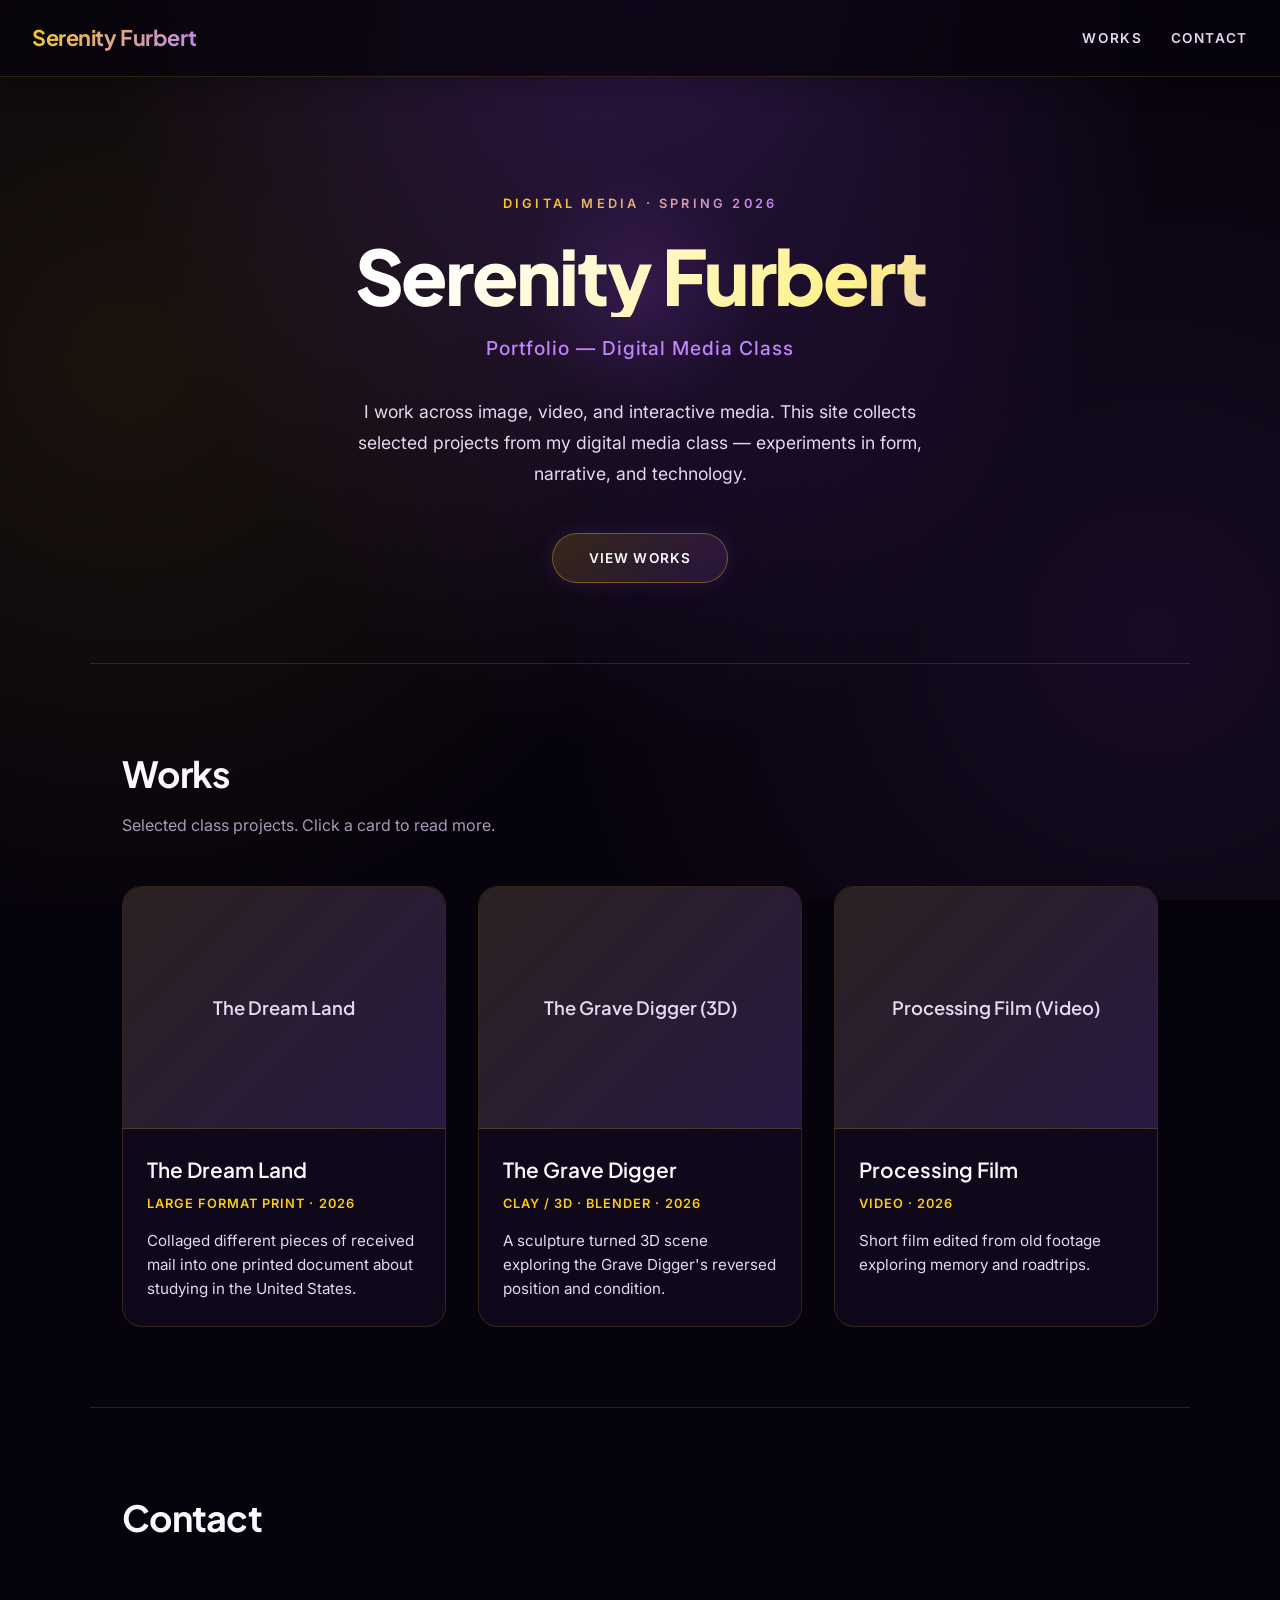
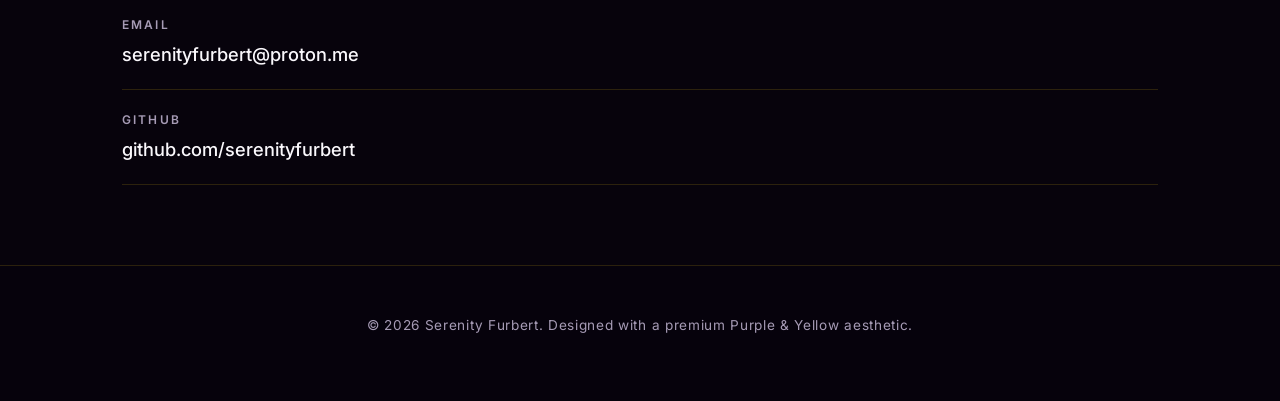
==== single_index.html @ 9a4f5b58 "Create single_index.html" ====
<!DOCTYPE html>
<html lang="en">
<head>
  <meta charset="UTF-8" />
  <meta name="viewport" content="width=device-width, initial-scale=1.0" />
  <title>Serenity Furbert — Digital Media Portfolio</title>
  
  <!-- Premium Google Fonts -->
  <link rel="preconnect" href="https://fonts.googleapis.com">
  <link rel="preconnect" href="https://fonts.gstatic.com" crossorigin>
  <link href="https://fonts.googleapis.com/css2?family=Inter:wght@300;400;500;600&family=Plus+Jakarta+Sans:ital,wght@0,300;0,400;0,500;0,600;0,700;1,400&display=swap" rel="stylesheet">
  
  <!-- Required for displaying .glb 3D models -->
  <script type="module" src="https://unpkg.com/@google/model-viewer/dist/model-viewer.min.js"></script>

  <!-- Embedded Styles for a self-contained single-file deployment -->
  <style>
    /*
      ============================================
      DIGITAL MEDIA PORTFOLIO — style.css
      (Purple & Yellow Cyber-Gold Glow Aesthetic)
      ============================================
    */

    :root {
      /* Color Palette - Cyber & Deep Purple Space Theme with Gold-Yellow Highlights */
      --bg: #07030c;
      --bg-card: rgba(22, 11, 38, 0.60);
      --bg-card-hover: rgba(34, 17, 58, 0.85);
      --bg-header: rgba(7, 3, 12, 0.75);
      
      /* Text Colors */
      --text: #faf8fc;
      --text-soft: #e2d9f3;
      --text-muted: #a69bb5;
      
      /* Accents & Highlights */
      --accent-purple: #c084fc;
      --accent-yellow: #facc15; /* Vibrant Cyber Gold-Yellow */
      --accent-gold: #fbbf24;
      
      /* Borders and Glows */
      --border: rgba(250, 204, 21, 0.15); /* Soft yellow border */
      --border-hover: rgba(250, 204, 21, 0.4);
      --glow-shadow: 0 0 20px rgba(168, 85, 247, 0.15);
      --glow-shadow-strong: 0 0 35px rgba(250, 204, 21, 0.25);

      /* Layout */
      --max-width: 1100px;
      --space: 1.5rem;
      --space-lg: 5rem;
      
      /* Fonts */
      --font-body: 'Inter', -apple-system, BlinkMacSystemFont, "Segoe UI", Roboto, sans-serif;
      --font-heading: 'Plus Jakarta Sans', -apple-system, BlinkMacSystemFont, "Segoe UI", Roboto, sans-serif;
    }

    /* --- Reset & Base Styles --- */
    *,
    *::before,
    *::after {
      box-sizing: border-box;
    }

    html {
      scroll-behavior: smooth;
    }

    body {
      margin: 0;
      font-family: var(--font-body);
      font-size: 1.05rem;
      line-height: 1.65;
      color: var(--text);
      background-color: var(--bg);
      /* Premium radial glowing backgrounds mixed with doodle art backdrop */
      background-image: 
        radial-gradient(ellipse at 50% -10%, rgba(168, 85, 247, 0.25) 0%, transparent 60%),
        radial-gradient(circle at 10% 40%, rgba(250, 204, 21, 0.08) 0%, transparent 45%),
        radial-gradient(circle at 90% 70%, rgba(168, 85, 247, 0.1) 0%, transparent 45%),
        linear-gradient(rgba(7, 3, 12, 0.88), rgba(7, 3, 12, 0.88)),
        url('background-doodle.jpg');
      background-size: auto, auto, auto, auto, cover;
      background-position: center, center, center, center, center;
      background-repeat: no-repeat, no-repeat, no-repeat, no-repeat, no-repeat;
      background-attachment: fixed;
    }

    img {
      max-width: 100%;
      height: auto;
      display: block;
    }

    a {
      color: var(--accent-yellow);
      text-decoration: none;
      transition: all 0.3s ease;
    }

    a:hover {
      color: var(--accent-purple);
      text-shadow: 0 0 8px rgba(192, 132, 252, 0.4);
    }

    /* --- Header / Navigation --- */
    .site-header {
      position: sticky;
      top: 0;
      z-index: 100;
      display: flex;
      flex-wrap: wrap;
      align-items: center;
      justify-content: space-between;
      gap: var(--space);
      padding: 1.25rem 2rem;
      background: var(--bg-header);
      border-bottom: 1px solid var(--border);
      backdrop-filter: blur(12px);
      -webkit-backdrop-filter: blur(12px);
      box-shadow: 0 4px 30px rgba(0, 0, 0, 0.3);
    }

    .logo {
      font-family: var(--font-heading);
      font-size: 1.35rem;
      font-weight: 700;
      letter-spacing: -0.02em;
      background: linear-gradient(135deg, var(--accent-yellow), var(--accent-purple));
      -webkit-background-clip: text;
      -webkit-text-fill-color: transparent;
      text-decoration: none;
      transition: filter 0.3s ease;
    }

    .logo:hover {
      filter: brightness(1.2);
      opacity: 1;
    }

    .nav-links {
      list-style: none;
      margin: 0;
      padding: 0;
      display: flex;
      gap: 1.75rem;
    }

    .nav-links a {
      color: var(--text-soft);
      font-size: 0.85rem;
      font-weight: 600;
      letter-spacing: 0.12em;
      text-transform: uppercase;
      position: relative;
      padding: 0.25rem 0;
    }

    .nav-links a::after {
      content: '';
      position: absolute;
      bottom: -2px;
      left: 0;
      width: 0;
      height: 2px;
      background: linear-gradient(90deg, var(--accent-yellow), var(--accent-purple));
      transition: width 0.3s cubic-bezier(0.4, 0, 0.2, 1);
    }

    .nav-links a:hover {
      color: var(--text);
      opacity: 1;
    }

    .nav-links a:hover::after {
      width: 100%;
    }

    /* --- Hero / Landing --- */
    .hero {
      max-width: var(--max-width);
      margin: 0 auto;
      padding: 7rem 1.5rem 5rem;
      text-align: center;
      position: relative;
    }

    .hero::before {
      content: '';
      position: absolute;
      top: 15%;
      left: 50%;
      transform: translateX(-50%);
      width: 250px;
      height: 250px;
      background: radial-gradient(circle, rgba(168, 85, 247, 0.15) 0%, transparent 70%);
      z-index: -1;
      pointer-events: none;
    }

    .hero__label {
      font-size: 0.8rem;
      font-weight: 600;
      letter-spacing: 0.25em;
      text-transform: uppercase;
      background: linear-gradient(90deg, var(--accent-yellow), var(--accent-purple));
      -webkit-background-clip: text;
      -webkit-text-fill-color: transparent;
      margin: 0 0 1.25rem;
      display: inline-block;
    }

    .hero__title {
      font-family: var(--font-heading);
      font-size: clamp(3rem, 10vw, 4.75rem);
      font-weight: 800;
      line-height: 1.1;
      letter-spacing: -0.03em;
      margin: 0;
      background: linear-gradient(135deg, #ffffff 30%, #fef08a 70%, var(--accent-purple) 100%);
      -webkit-background-clip: text;
      -webkit-text-fill-color: transparent;
    }

    .hero__course {
      margin: 1rem 0 0;
      font-size: 1.2rem;
      font-weight: 500;
      color: var(--accent-purple);
      letter-spacing: 0.05em;
    }

    .hero__intro {
      max-width: 36rem;
      margin: 2rem auto 0;
      color: var(--text-soft);
      font-size: 1.1rem;
      line-height: 1.75;
    }

    .hero__cta {
      display: inline-block;
      margin-top: 2.75rem;
      padding: 0.8rem 2.25rem;
      border-radius: 50px;
      background: linear-gradient(135deg, rgba(250, 204, 21, 0.15), rgba(168, 85, 247, 0.15));
      border: 1px solid rgba(250, 204, 21, 0.35);
      color: var(--text);
      font-weight: 600;
      font-size: 0.85rem;
      letter-spacing: 0.08em;
      text-transform: uppercase;
      box-shadow: var(--glow-shadow);
      transition: all 0.3s cubic-bezier(0.4, 0, 0.2, 1);
    }

    .hero__cta:hover {
      background: linear-gradient(135deg, var(--accent-yellow), var(--accent-purple));
      border-color: transparent;
      transform: translateY(-2px);
      box-shadow: 0 8px 30px rgba(250, 204, 21, 0.4);
      opacity: 1;
    }

    /* --- Sections --- */
    .section {
      max-width: var(--max-width);
      margin: 0 auto;
      padding: var(--space-lg) 2rem;
      border-top: 1px solid var(--border);
    }

    .section__header {
      margin-bottom: 3rem;
    }

    .section__header h2 {
      font-family: var(--font-heading);
      font-size: 2.25rem;
      font-weight: 700;
      letter-spacing: -0.02em;
      margin: 0;
      color: var(--text);
    }

    .section__header p {
      margin: 0.5rem 0 0;
      color: var(--text-muted);
      font-size: 1rem;
    }

    /* --- Works Grid & Project Cards --- */
    .works-grid {
      display: grid;
      gap: 2rem;
      grid-template-columns: 1fr;
    }

    @media (min-width: 640px) {
      .works-grid {
        grid-template-columns: repeat(2, 1fr);
      }
    }

    @media (min-width: 1000px) {
      .works-grid {
        grid-template-columns: repeat(3, 1fr);
      }
    }

    .project-card {
      background: var(--bg-card);
      border: 1px solid var(--border);
      border-radius: 20px;
      overflow: hidden;
      backdrop-filter: blur(10px);
      -webkit-backdrop-filter: blur(10px);
      display: flex;
      flex-direction: column;
      height: 100%;
      transition: all 0.3s cubic-bezier(0.4, 0, 0.2, 1);
    }

    .project-card:hover {
      transform: translateY(-8px);
      background: var(--bg-card-hover);
      border-color: var(--border-hover);
      box-shadow: 0 15px 35px rgba(0, 0, 0, 0.5), 0 0 25px rgba(250, 204, 21, 0.15);
    }

    /* Button wraps the image container */
    .project-card__open {
      display: block;
      width: 100%;
      padding: 0;
      border: none;
      background: none;
      cursor: pointer;
      overflow: hidden;
      position: relative;
    }

    /* Image styling & fallback container */
    .project-card__image-container {
      width: 100%;
      aspect-ratio: 4 / 3;
      position: relative;
      background: #120e22;
      overflow: hidden;
    }

    .project-card__image {
      width: 100%;
      height: 100%;
      object-fit: cover;
      transition: transform 0.6s cubic-bezier(0.4, 0, 0.2, 1);
    }

    .project-card:hover .project-card__image {
      transform: scale(1.06);
    }

    /* Fallback classes when images fail to load */
    .project-card__image-fallback {
      position: absolute;
      inset: 0;
      display: none;
      align-items: center;
      justify-content: center;
      padding: 1.5rem;
      background: linear-gradient(135deg, rgba(250, 204, 21, 0.1), rgba(168, 85, 247, 0.15));
      border-bottom: 1px solid var(--border);
      color: var(--text-soft);
      font-family: var(--font-heading);
      font-size: 1.15rem;
      font-weight: 600;
      text-align: center;
    }

    .placeholder-fallback .project-card__image-fallback {
      display: flex;
    }

    .project-card__body {
      padding: 1.5rem;
      display: flex;
      flex-direction: column;
      flex-grow: 1;
    }

    .project-card__body h3 {
      margin: 0;
      font-family: var(--font-heading);
      font-size: 1.3rem;
      font-weight: 600;
      color: var(--text);
      transition: color 0.3s ease;
    }

    .project-card:hover .project-card__body h3 {
      color: var(--accent-purple);
    }

    .project-card__meta {
      margin: 0.4rem 0 0;
      font-size: 0.8rem;
      font-weight: 600;
      letter-spacing: 0.08em;
      text-transform: uppercase;
      color: var(--accent-yellow);
    }

    .project-card__desc {
      margin: 0.9rem 0 0;
      font-size: 0.95rem;
      color: var(--text-soft);
      line-height: 1.6;
      flex-grow: 1;
    }

    /* --- Contact Section --- */
    .contact-list {
      list-style: none;
      margin: 2rem 0 0;
      padding: 0;
    }

    .contact-list li {
      padding: 1.25rem 0;
      border-bottom: 1px solid var(--border);
      display: flex;
      flex-direction: column;
      gap: 0.25rem;
    }

    .contact-list__label {
      font-size: 0.75rem;
      font-weight: 600;
      letter-spacing: 0.18em;
      text-transform: uppercase;
      color: var(--text-muted);
    }

    .contact-list a {
      color: var(--text);
      font-size: 1.15rem;
      font-weight: 500;
      display: inline-block;
      align-self: start;
    }

    /* --- Footer --- */
    .site-footer {
      text-align: center;
      padding: 3rem 2rem 4rem;
      border-top: 1px solid var(--border);
      font-size: 0.85rem;
      color: var(--text-muted);
      letter-spacing: 0.05em;
      background: rgba(7, 3, 12, 0.5);
    }

    .site-footer p {
      margin: 0;
    }

    /* --- Project Modal / Lightbox Dialog --- */
    .project-modal {
      position: fixed;
      inset: 0;
      z-index: 999;
      display: flex;
      align-items: center;
      justify-content: center;
      padding: 1.5rem;
    }

    .project-modal[hidden] {
      display: none;
    }

    .project-modal__overlay {
      position: absolute;
      inset: 0;
      background: rgba(4, 2, 8, 0.85);
      backdrop-filter: blur(10px);
      -webkit-backdrop-filter: blur(10px);
      cursor: pointer;
    }

    .project-modal__content {
      position: relative;
      z-index: 1;
      width: min(850px, 100%);
      max-height: calc(100vh - 3rem);
      overflow-y: auto;
      background: #0d0a1b;
      color: var(--text);
      border: 1px solid rgba(250, 204, 21, 0.3);
      border-radius: 24px;
      padding: 2.5rem;
      box-shadow: 
        0 25px 50px -12px rgba(0, 0, 0, 0.8),
        0 0 50px rgba(168, 85, 247, 0.12);
      scrollbar-width: thin;
      scrollbar-color: rgba(168, 85, 247, 0.3) transparent;
    }

    /* Custom Scrollbar for Modal content */
    .project-modal__content::-webkit-scrollbar {
      width: 8px;
    }
    .project-modal__content::-webkit-scrollbar-track {
      background: transparent;
    }
    .project-modal__content::-webkit-scrollbar-thumb {
      background: rgba(168, 85, 247, 0.3);
      border-radius: 4px;
    }
    .project-modal__content::-webkit-scrollbar-thumb:hover {
      background: rgba(168, 85, 247, 0.5);
    }

    .project-modal__close {
      position: absolute;
      top: 1.25rem;
      right: 1.25rem;
      z-index: 10;
      background: rgba(255, 255, 255, 0.04);
      border: 1px solid rgba(255, 255, 255, 0.08);
      color: var(--text);
      width: 42px;
      height: 42px;
      border-radius: 50%;
      display: flex;
      align-items: center;
      justify-content: center;
      font-size: 1.5rem;
      cursor: pointer;
      transition: all 0.3s ease;
      padding: 0;
      line-height: 1;
    }

    .project-modal__close:hover {
      background: rgba(250, 204, 21, 0.2);
      border-color: rgba(250, 204, 21, 0.4);
      transform: rotate(90deg);
    }

    #modal-media {
      margin-top: 0.5rem;
      margin-bottom: 2rem;
      border-radius: 16px;
      overflow: hidden;
      box-shadow: 0 8px 32px rgba(0, 0, 0, 0.5);
      border: 1px solid rgba(255, 255, 255, 0.05);
    }

    /* Interactive elements inside modal */
    model-viewer {
      display: block;
      width: 100%;
      height: 480px;
      background: #09070f;
    }

    iframe {
      display: block;
      width: 100%;
      aspect-ratio: 16 / 9;
      border: none;
    }

    /* Fallback when rendering failed media inside modal */
    .modal-media-fallback {
      width: 100%;
      height: 350px;
      background: linear-gradient(135deg, rgba(250, 204, 21, 0.08), rgba(168, 85, 247, 0.12));
      display: flex;
      align-items: center;
      justify-content: center;
      color: var(--text-soft);
      font-family: var(--font-heading);
      font-size: 1.5rem;
      font-weight: 700;
      text-align: center;
    }

    /* Modal text and structural details */
    .modal-info {
      margin-top: 1.5rem;
    }

    .modal-info h2 {
      font-family: var(--font-heading);
      font-size: 2rem;
      font-weight: 700;
      letter-spacing: -0.02em;
      margin: 0;
      color: var(--text);
    }

    #modal-meta {
      margin: 0.5rem 0 0;
      font-size: 0.85rem;
      font-weight: 600;
      letter-spacing: 0.06em;
      text-transform: uppercase;
      color: var(--accent-yellow);
    }

    .modal-divider {
      height: 1px;
      background: var(--border);
      margin: 1.5rem 0;
    }

    .modal-short-desc {
      font-size: 1.1rem;
      line-height: 1.7;
      color: var(--text-soft);
      margin: 0 0 2rem;
    }

    .modal-details-grid {
      display: grid;
      gap: 2rem;
      grid-template-columns: 1fr;
    }

    @media (min-width: 700px) {
      .modal-details-grid {
        grid-template-columns: repeat(2, 1fr);
      }
    }

    .modal-detail-block h3 {
      font-family: var(--font-heading);
      font-size: 1.1rem;
      font-weight: 600;
      margin: 0 0 0.75rem;
      color: var(--accent-purple);
      letter-spacing: 0.02em;
    }

    .modal-detail-block p {
      margin: 0;
      font-size: 0.95rem;
      line-height: 1.6;
      color: var(--text-soft);
    }

    /* --- Accessibility & Reduced Motion --- */
    @media (prefers-reduced-motion: reduce) {
      html {
        scroll-behavior: auto;
      }
      .project-card,
      .hero__cta,
      .logo,
      .nav-links a::after,
      .project-modal__close {
        transition: none;
        transform: none !important;
      }
      .project-card:hover .project-card__image {
        transform: none;
      }
    }

    /* --- Mobile Optimizations (Responsive tweaks) --- */
    @media (max-width: 768px) {
      .site-header {
        padding: 1.25rem 1.5rem;
      }
      
      .project-modal__content {
        padding: 2rem 1.5rem;
        border-radius: 20px;
        max-height: calc(100vh - 2rem);
      }

      model-viewer {
        height: 380px;
      }
      
      .modal-media-fallback {
        height: 280px;
      }
    }

    @media (max-width: 480px) {
      /* Header adjustments */
      .site-header {
        flex-direction: column;
        padding: 1rem;
        gap: 0.75rem;
        text-align: center;
      }
      
      .nav-links {
        gap: 1.25rem;
      }
      
      .nav-links a {
        font-size: 0.8rem;
        padding: 0.25rem;
      }

      /* Hero section tweaks */
      .hero {
        padding: 5rem 1rem 3rem;
      }
      
      .hero__title {
        font-size: 2.5rem;
      }
      
      .hero__intro {
        font-size: 1rem;
        margin-top: 1.5rem;
      }
      
      /* Section spacing */
      .section {
        padding: 3rem 1.25rem;
      }
      
      .section__header {
        margin-bottom: 2rem;
      }
      
      /* Modal changes for screens */
      .project-modal {
        padding: 0.75rem;
      }

      .project-modal__content {
        padding: 1.5rem 1.25rem;
        border-radius: 16px;
        width: 100%;
        max-height: calc(100vh - 1.5rem);
      }
      
      .project-modal__close {
        top: 0.75rem;
        right: 0.75rem;
        width: 36px;
        height: 36px;
        font-size: 1.3rem;
      }
      
      model-viewer {
        height: 280px;
      }
      
      .modal-media-fallback {
        height: 200px;
      }

      .modal-info h2 {
        font-size: 1.6rem;
      }
      
      .modal-short-desc {
        font-size: 1rem;
        margin-bottom: 1.5rem;
      }
      
      /* Contact list items */
      .contact-list a {
        font-size: 1.05rem;
      }
    }
  </style>
</head>

<body>
  <!-- ========== NAVIGATION ========== -->
  <header class="site-header">
    <a class="logo" href="#top">Serenity Furbert</a>

    <nav aria-label="Main">
      <ul class="nav-links">
        <li><a href="#works">Works</a></li>
        <li><a href="#contact">Contact</a></li>
      </ul>
    </nav>
  </header>

  <main id="top">
    <!-- ========== LANDING / HERO ========== -->
    <section class="hero" id="home">
      <p class="hero__label">Digital Media · Spring 2026</p>
      <h1 class="hero__title">Serenity Furbert</h1>
      <p class="hero__course">Portfolio — Digital Media Class</p>
      <p class="hero__intro">
        I work across image, video, and interactive media. This site collects selected
        projects from my digital media class — experiments in form, narrative, and technology.
      </p>
      <a class="hero__cta" href="#works">View works</a>
    </section>

    <!-- ========== WORKS GRID ========== -->
    <section class="section" id="works">
      <header class="section__header">
        <h2>Works</h2>
        <p>Selected class projects. Click a card to read more.</p>
      </header>

      <div class="works-grid">
        <!-- PROJECT 1 -->
        <article class="project-card">
          <button
            type="button"
            class="project-card__open"
            data-title="The Dream Land"
            data-medium="Large Format Print"
            data-dimensions="11x15 inches"
            data-date="February 2026"
            data-short="I gathered all different types of mail I received and made them into one document. The source material include: coupons, Marlboro advertising, medical prescriptions, and bank letters."
            data-tools="Scanned the documents, edited in Adobe Illustrator and Adobe Photoshop."
            data-explore="I was trying to show the background of what it is to study in the United States, and exploring the myth of the American Dream and what it entails."
          >
            <div class="project-card__image-container">
              <img
                class="project-card__image"
                src="assets/images/Project-1_DreamLand.jpg"
                alt="The Dream Land project image"
                onerror="this.style.display='none'; this.parentNode.classList.add('placeholder-fallback');"
              />
              <div class="project-card__image-fallback">The Dream Land</div>
            </div>
          </button>

          <div class="project-card__body">
            <h3>The Dream Land</h3>
            <p class="project-card__meta">Large Format Print · 2026</p>
            <p class="project-card__desc">
              Collaged different pieces of received mail into one printed document about studying in the United States.
            </p>
          </div>
        </article>

        <!-- PROJECT 2 — THE GRAVE DIGGER WITH .GLB MODEL -->
        <article class="project-card">
          <button
            type="button"
            class="project-card__open"
            data-title="The Grave Digger"
            data-medium="Initially clay, then sculpted and set in an environment in Blender"
            data-date="April 2026"
            data-short="From a conversation between Maldoror – main character eponym of the book – and a Grave Digger in the fifth Chant. Facing the main character, the Grave Digger appeared to have reversed his position. He becomes himself the corpse he digs for, but here he tries to escape his condition of grave digger."
            data-tools="I first sculpted the gravedigger in clay, then I used AI to generate a base model of my sculpture in 3D, that I then continued sculpting in Blender. I immersed my sculpture in a graveyard environment, and lit the scene accordingly."
            data-explore="I wanted to see my initial sculpture in an environment that corresponded to the image I had in mind, and to work around the image further by turning it into an animated sequence."
            data-model="assets/models/Project-2_TheGravedigger.glb"
            data-poster="assets/images/Project-2_TheGraveDigger.png"
          >
            <div class="project-card__image-container">
              <img
                class="project-card__image"
                src="assets/images/Project-2_TheGravedigger.png"
                alt="The Grave Digger project image"
                onerror="this.style.display='none'; this.parentNode.classList.add('placeholder-fallback');"
              />
              <div class="project-card__image-fallback">The Grave Digger (3D)</div>
            </div>
          </button>

          <div class="project-card__body">
            <h3>The Grave Digger</h3>
            <p class="project-card__meta">Clay / 3D · Blender · 2026</p>
            <p class="project-card__desc">
              A sculpture turned 3D scene exploring the Grave Digger's reversed position and condition.
            </p>
          </div>
        </article>

        <!-- PROJECT 3 -->
        <article class="project-card">
          <button
            type="button"
            class="project-card__open"
            data-title="Processing Film"
            data-medium="Video · Adobe Premiere Pro & After Effects"
            data-date="2026"
            data-short="Short film edited from old footage"
            data-tools="I used Premiere Pro and After Effects to edit this short film."
            data-explore="After coming back from a roadtrip across California, I sat to develop the film. It is always a ritual of remembrance as the memories from the setting reappear slowly while the roll bathes in the tank. But this time, the images were not the ones expected..."
            data-video="https://www.youtube.com/embed/Nx9yxtE2BN0"
          >
            <div class="project-card__image-container">
              <img
                class="project-card__image"
                src="assets/images/P3_thumbnail.png"
                alt="Processing Film project image"
                onerror="this.style.display='none'; this.parentNode.classList.add('placeholder-fallback');"
              />
              <div class="project-card__image-fallback">Processing Film (Video)</div>
            </div>
          </button>

          <div class="project-card__body">
            <h3>Processing Film</h3>
            <p class="project-card__meta">Video · 2026</p>
            <p class="project-card__desc">
              Short film edited from old footage exploring memory and roadtrips.
            </p>
          </div>
        </article>
      </div>
    </section>

    <!-- ========== CONTACT ========== -->
    <section class="section" id="contact">
      <header class="section__header">
        <h2>Contact</h2>
      </header>

      <ul class="contact-list">
        <li>
          <span class="contact-list__label">Email</span>
          <a href="mailto:serenityfurbert@proton.me">serenityfurbert@proton.me</a>
        </li>
        <li>
          <span class="contact-list__label">GitHub</span>
          <a href="https://github.com/serenityfurbert" target="_blank" rel="noopener noreferrer">github.com/serenityfurbert</a>
        </li>
      </ul>
    </section>
  </main>

  <!-- ========== FOOTER ========== -->
  <footer class="site-footer">
    <p>&copy; 2026 Serenity Furbert. Designed with a premium Purple & Yellow aesthetic.</p>
  </footer>

  <!-- ========== PROJECT MODAL / LIGHTBOX ========== -->
  <div class="project-modal" id="project-modal" hidden>
    <div class="project-modal__overlay" data-close-modal></div>

    <div class="project-modal__content" role="dialog" aria-modal="true" aria-labelledby="modal-title">
      <button class="project-modal__close" type="button" data-close-modal aria-label="Close modal">
        &times;
      </button>

      <div id="modal-media"></div>

      <div class="modal-info">
        <h2 id="modal-title"></h2>
        <p id="modal-meta"></p>
        
        <div class="modal-divider"></div>
        
        <p id="modal-short" class="modal-short-desc"></p>

        <div class="modal-details-grid">
          <div class="modal-detail-block">
            <h3>Process & Tools</h3>
            <p id="modal-tools"></p>
          </div>

          <div class="modal-detail-block">
            <h3>Exploration</h3>
            <p id="modal-explore"></p>
          </div>
        </div>
      </div>
    </div>
  </div>

  <!-- ========== MODAL SCRIPT ========== -->
  <script>
    const projectButtons = document.querySelectorAll(".project-card__open");
    const modal = document.querySelector("#project-modal");

    const modalMedia = document.querySelector("#modal-media");
    const modalTitle = document.querySelector("#modal-title");
    const modalMeta = document.querySelector("#modal-meta");
    const modalShort = document.querySelector("#modal-short");
    const modalTools = document.querySelector("#modal-tools");
    const modalExplore = document.querySelector("#modal-explore");

    const closeModalButtons = document.querySelectorAll("[data-close-modal]");

    projectButtons.forEach((button) => {
      button.addEventListener("click", () => {
        const title = button.dataset.title || "";
        const medium = button.dataset.medium || "";
        const date = button.dataset.date || button.dataset.year || "";
        const dimensions = button.dataset.dimensions || "";
        const short = button.dataset.short || button.dataset.description || "";
        const tools = button.dataset.tools || "";
        const explore = button.dataset.explore || "";
        const model = button.dataset.model || "";
        const poster = button.dataset.poster || "";
        const video = button.dataset.video || "";

        modalTitle.textContent = title;

        const metaParts = [medium, dimensions, date].filter(Boolean);
        modalMeta.textContent = metaParts.join(" · ");

        modalShort.textContent = short;
        modalTools.textContent = tools;
        modalExplore.textContent = explore;

        modalMedia.innerHTML = "";

        if (model) {
          modalMedia.innerHTML = `
            <model-viewer
              src="${model}"
              poster="${poster}"
              alt="Interactive 3D model of ${title}"
              camera-controls
              auto-rotate
              shadow-intensity="1"
              exposure="1"
              style="width: 100%; height: 480px; background: #0c0915; border-radius: 12px;">
            </model-viewer>
          `;
        } else if (video && !video.includes("VIDEO_ID_HERE")) {
          modalMedia.innerHTML = `
            <iframe
              src="${video}"
              title="${title}"
              allowfullscreen
              style="width: 100%; aspect-ratio: 16 / 9; border: 0; border-radius: 12px;">
            </iframe>
          `;
        } else {
          const image = button.querySelector("img");
          if (image && image.style.display !== 'none') {
            modalMedia.innerHTML = `
              <img
                src="${image.getAttribute("src")}"
                alt="${image.getAttribute("alt")}"
                style="width: 100%; border-radius: 12px; display: block;"
              />
            `;
          } else {
            modalMedia.innerHTML = `
              <div class="modal-media-fallback">
                <span>${title}</span>
              </div>
            `;
          }
        }

        modal.hidden = false;
        document.body.style.overflow = "hidden";
      });
    });

    closeModalButtons.forEach((button) => {
      button.addEventListener("click", closeModal);
    });

    document.addEventListener("keydown", (event) => {
      if (event.key === "Escape" && !modal.hidden) {
        closeModal();
      }
    });

    function closeModal() {
      modal.hidden = true;
      modalMedia.innerHTML = "";
      document.body.style.overflow = "";
    }
  </script>
</body>
</html>
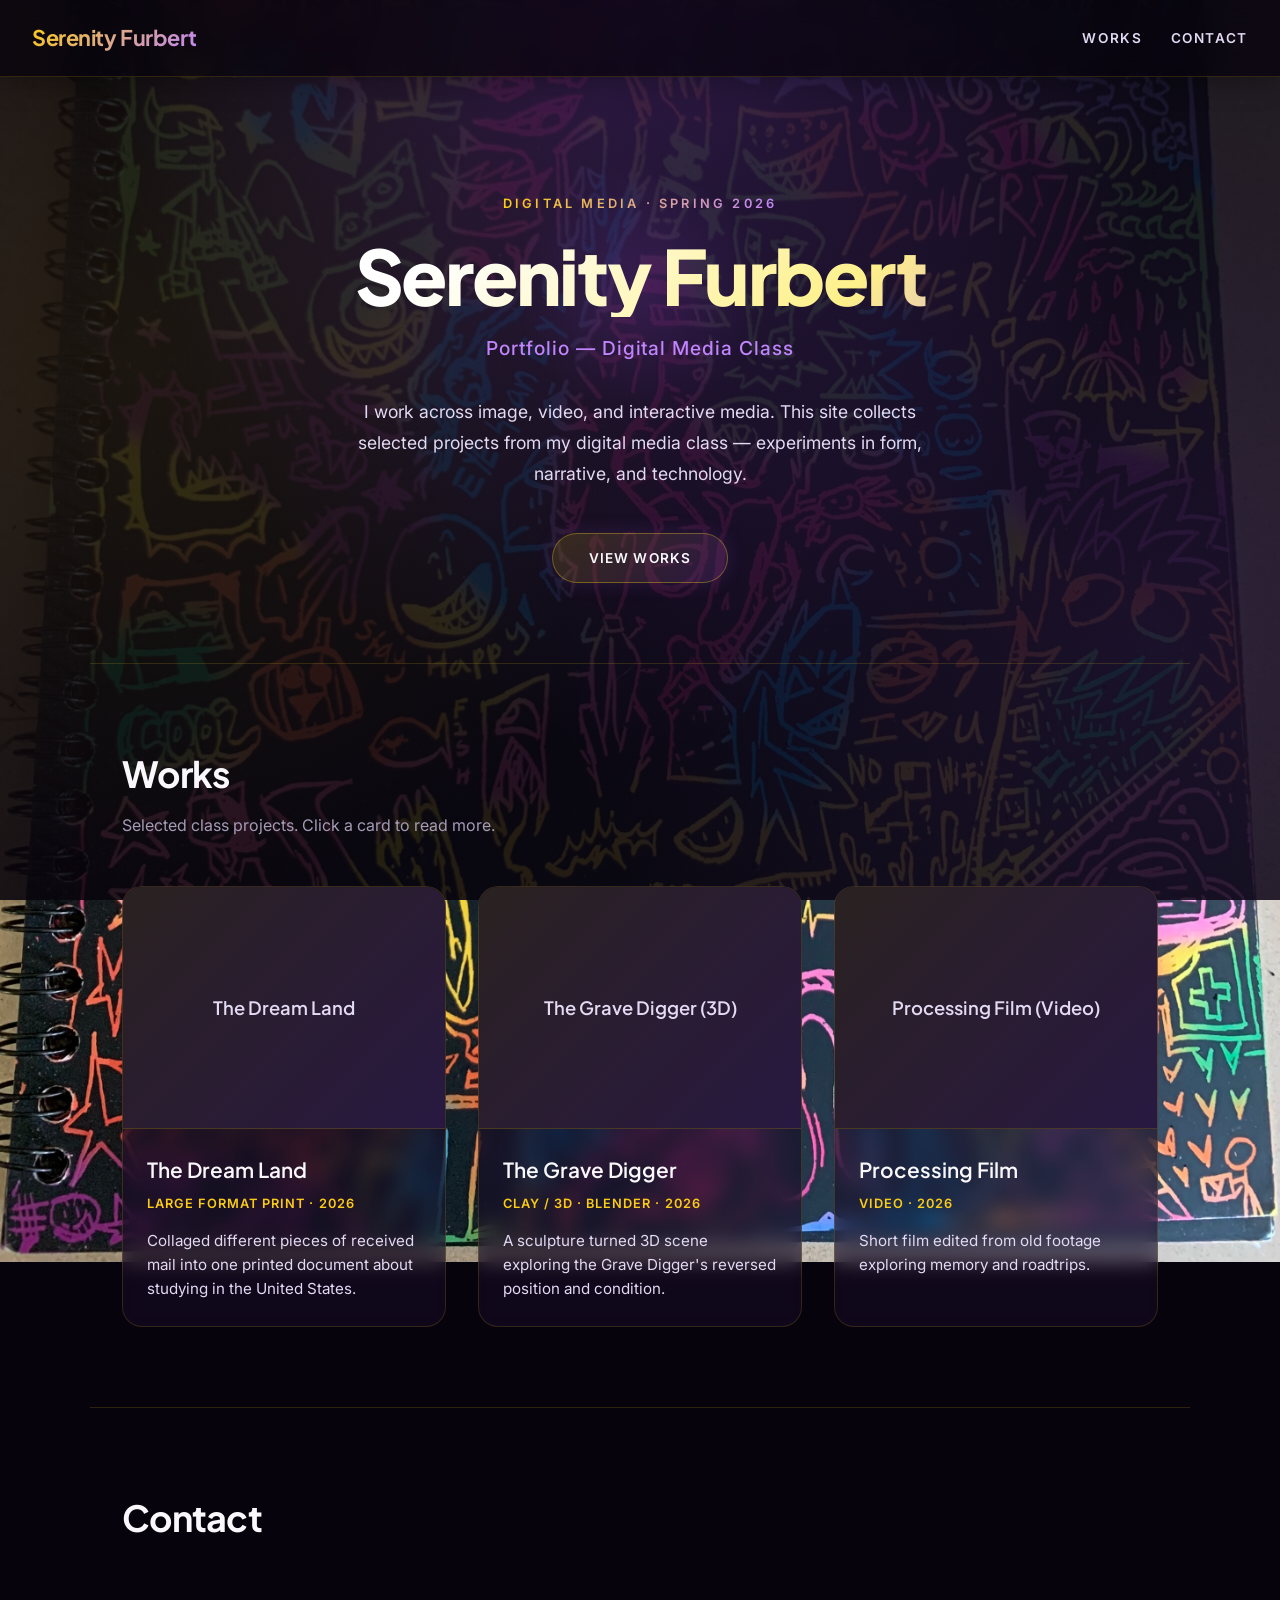
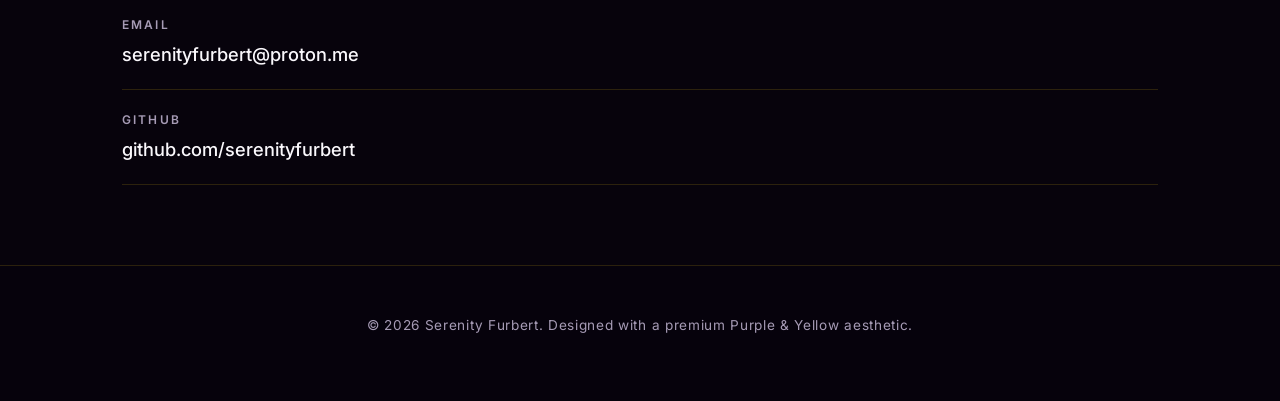
==== commit d8089930: "Update single_index.html" ====
--- a/single_index.html
+++ b/single_index.html
@@ -79,7 +79,7 @@
         radial-gradient(circle at 10% 40%, rgba(250, 204, 21, 0.08) 0%, transparent 45%),
         radial-gradient(circle at 90% 70%, rgba(168, 85, 247, 0.1) 0%, transparent 45%),
         linear-gradient(rgba(7, 3, 12, 0.88), rgba(7, 3, 12, 0.88)),
-        url('background-doodle.jpg');
+        url('background-doodle.jpeg');
       background-size: auto, auto, auto, auto, cover;
       background-position: center, center, center, center, center;
       background-repeat: no-repeat, no-repeat, no-repeat, no-repeat, no-repeat;
